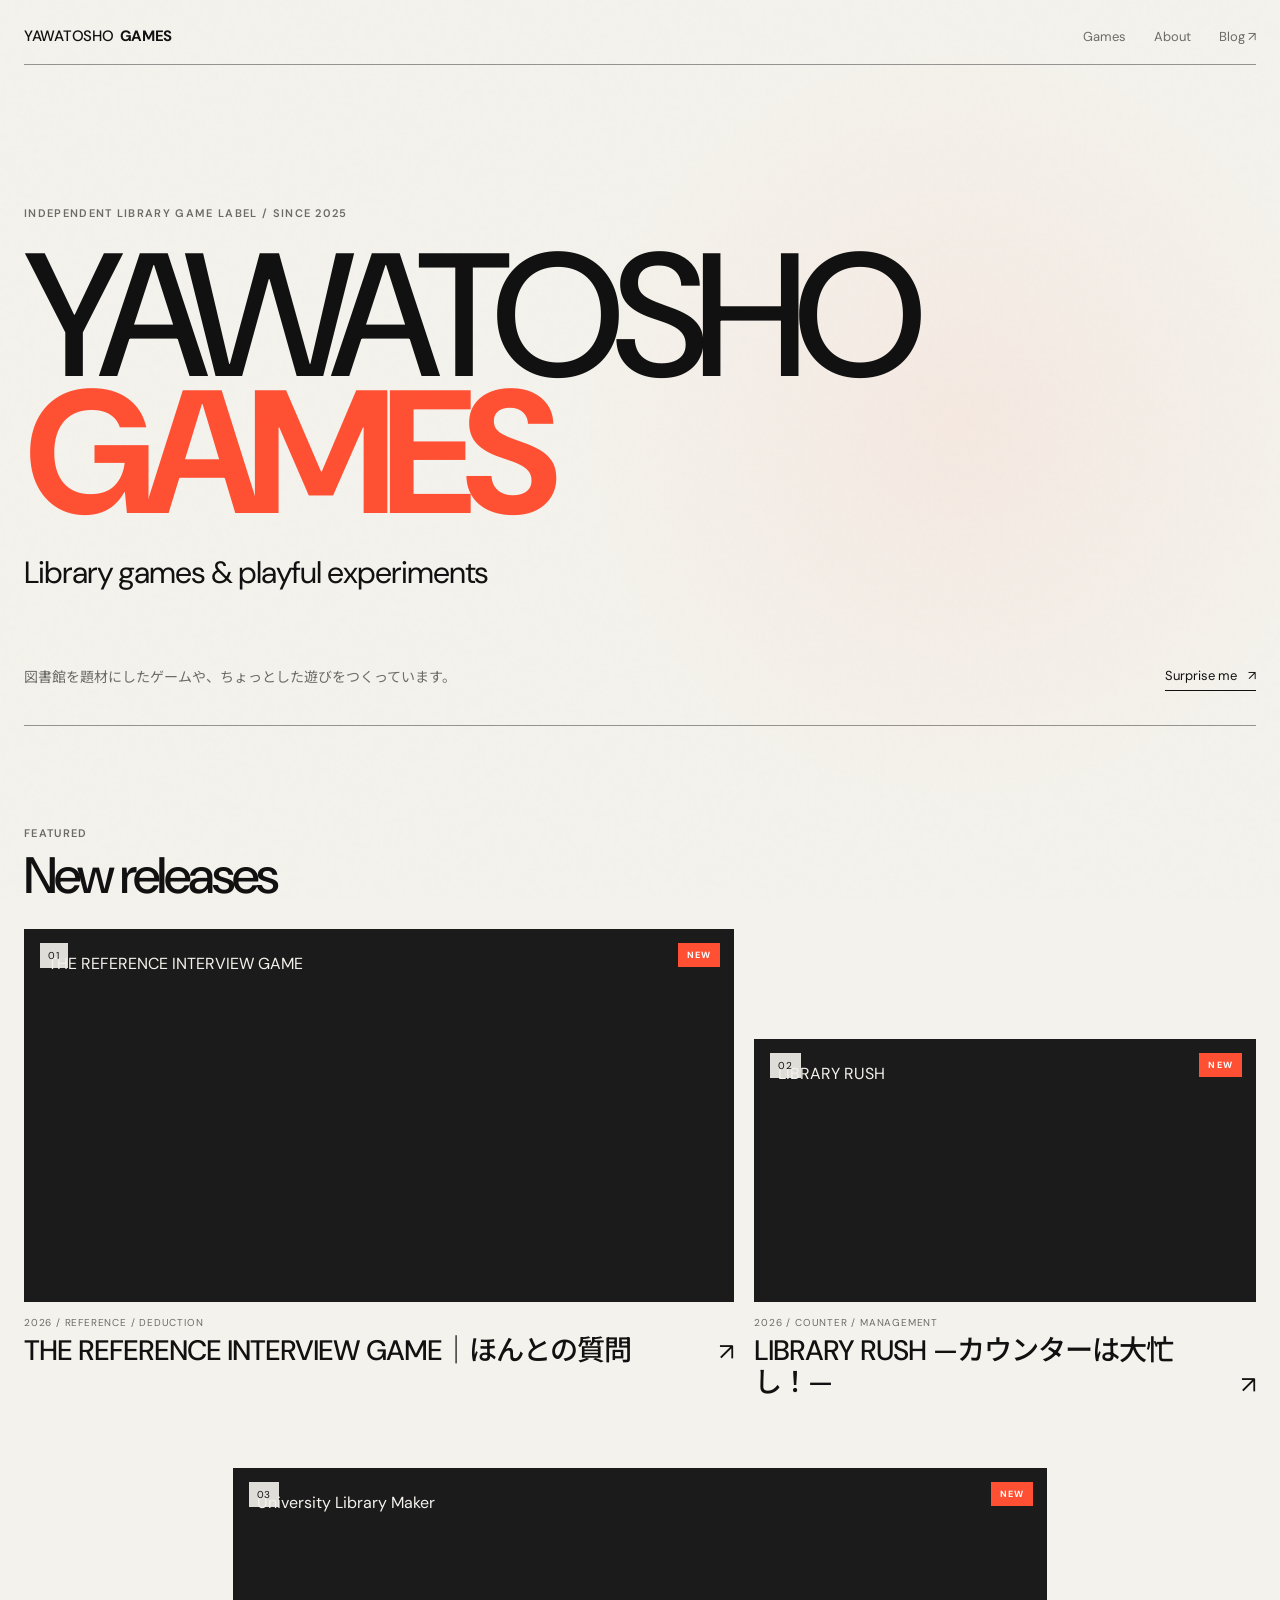
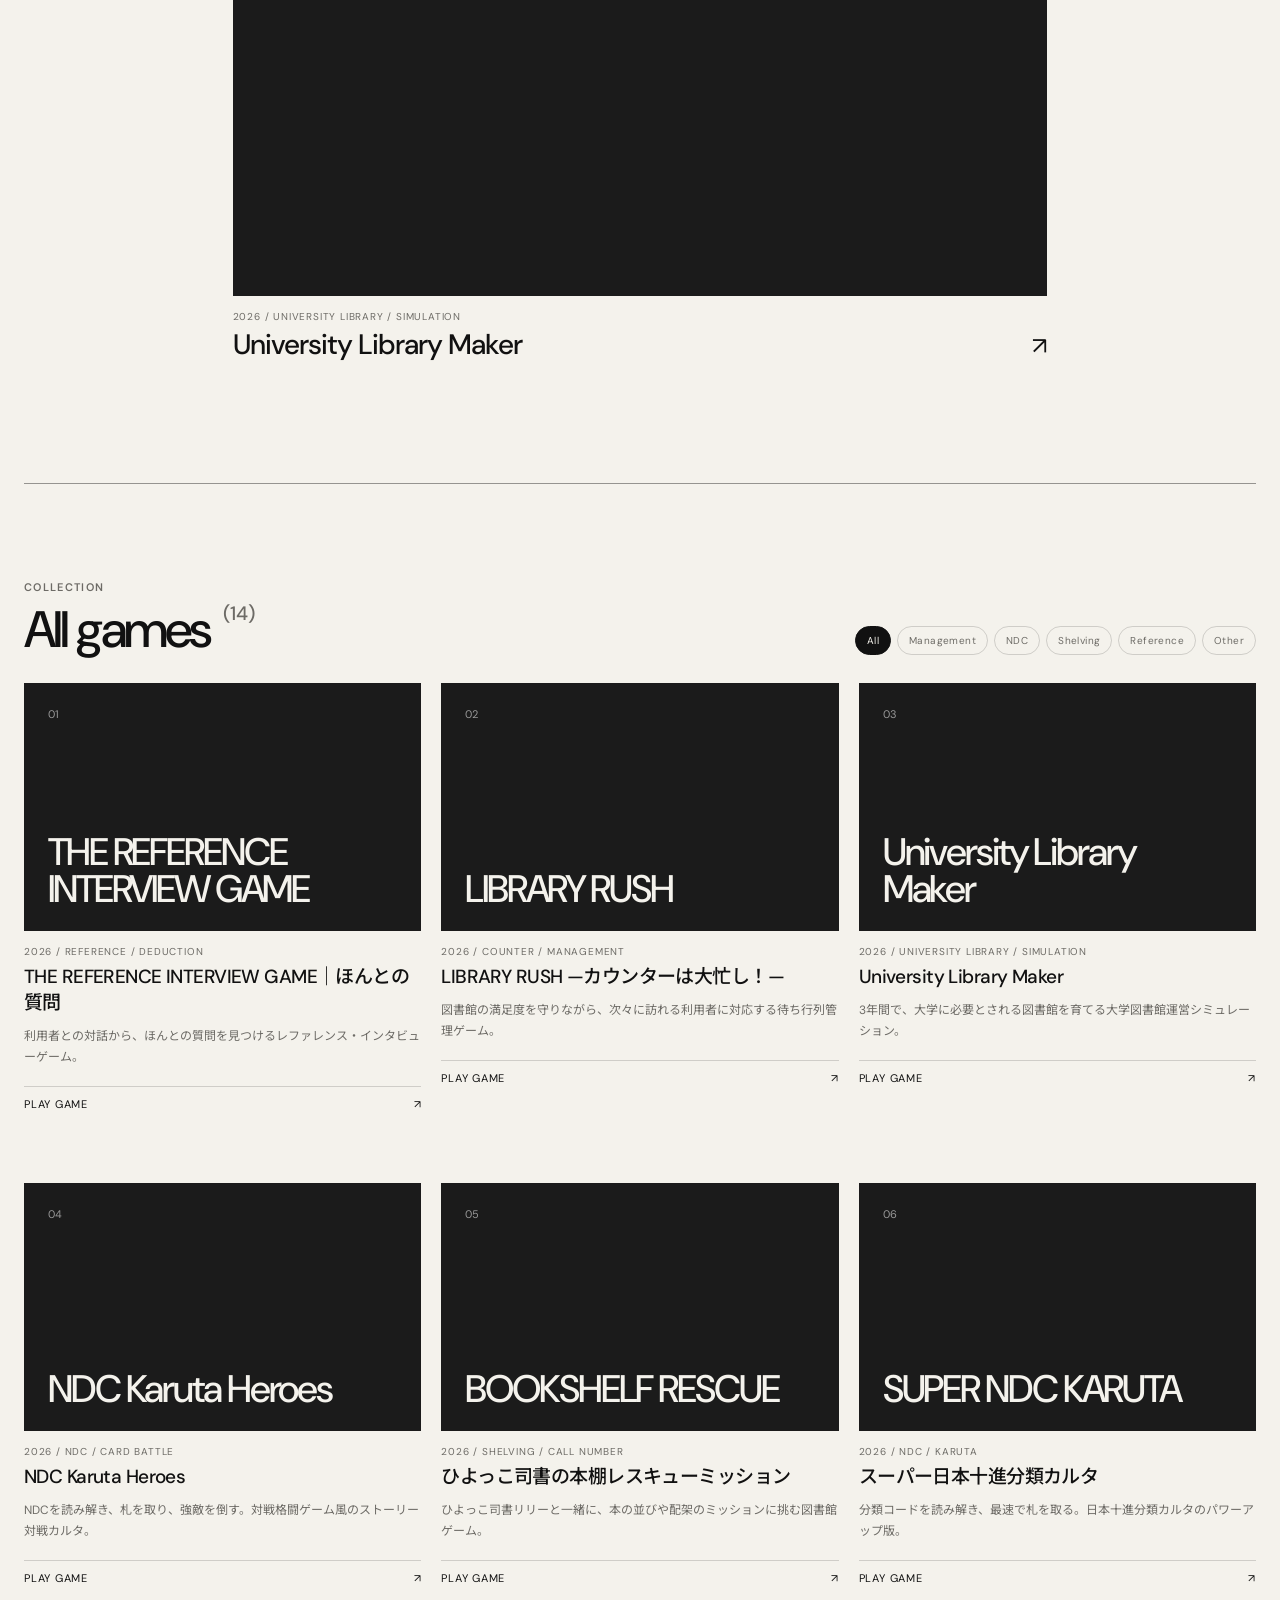
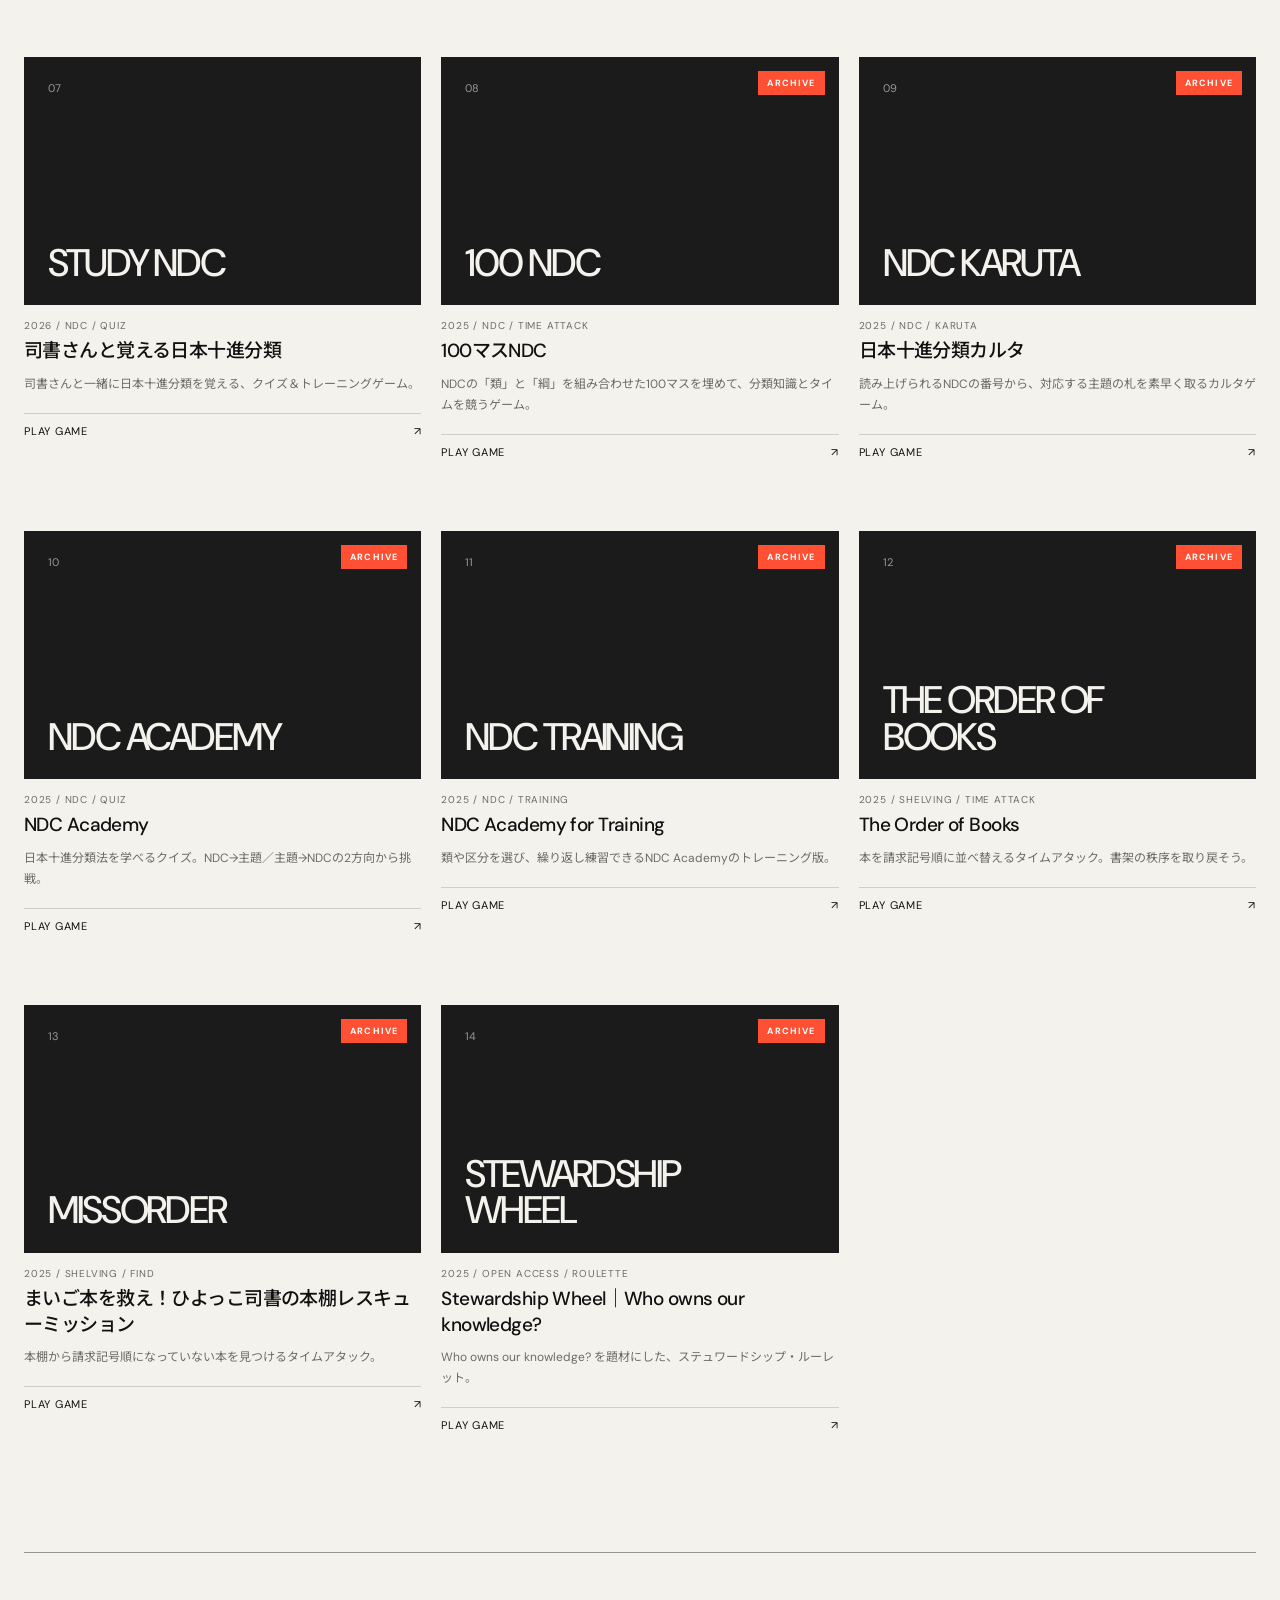
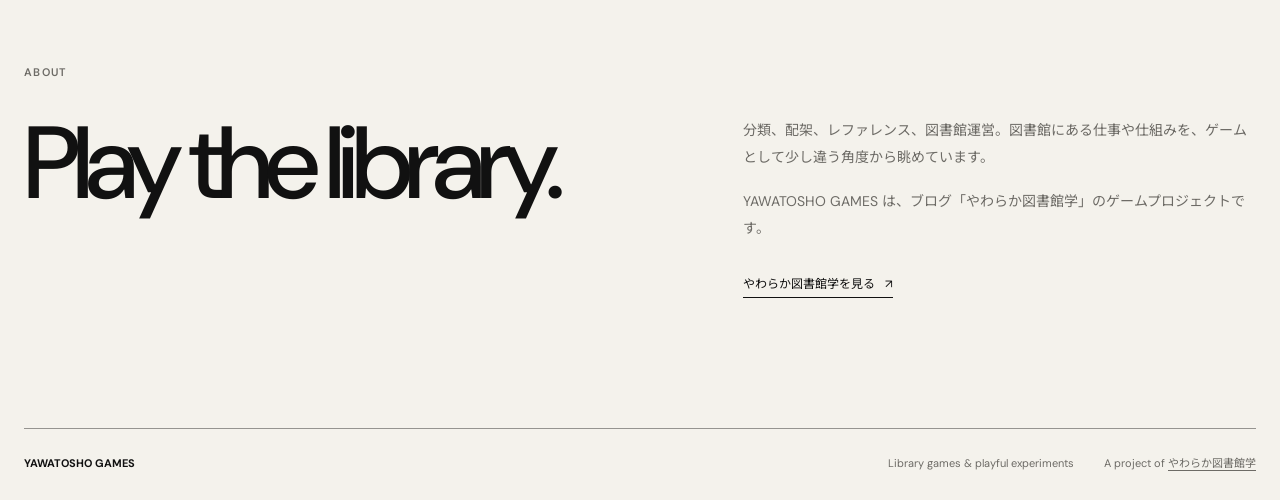
==== index.html @ c882c44d "Initial commit" ====
<!doctype html>
<html lang="ja">
<head>
  <meta charset="utf-8">
  <meta name="viewport" content="width=device-width, initial-scale=1">
  <meta name="description" content="YAWATOSHO GAMES — Library games & playful experiments. やわらか図書館学でつくっている、図書館を題材にしたゲームや遊び。">
  <meta name="theme-color" content="#f4f2ec">
  <meta property="og:type" content="website">
  <meta property="og:locale" content="ja_JP">
  <meta property="og:site_name" content="YAWATOSHO GAMES">
  <meta property="og:title" content="YAWATOSHO GAMES">
  <meta property="og:description" content="Library games & playful experiments.">
  <meta property="og:url" content="https://yawatosho.github.io/games/">
  <meta property="og:image" content="https://yawatosho.github.io/games/assets/ogp.png">
  <meta name="twitter:card" content="summary_large_image">
  <meta name="twitter:title" content="YAWATOSHO GAMES">
  <meta name="twitter:description" content="Library games & playful experiments.">
  <meta name="twitter:image" content="https://yawatosho.github.io/games/assets/ogp.png">
  <title>YAWATOSHO GAMES — Library games & playful experiments</title>

  <link rel="preconnect" href="https://fonts.googleapis.com">
  <link rel="preconnect" href="https://fonts.gstatic.com" crossorigin>
  <link href="https://fonts.googleapis.com/css2?family=DM+Sans:wght@400;500;600;700&family=Noto+Sans+JP:wght@400;500;600;700&display=swap" rel="stylesheet">
  <link rel="stylesheet" href="./styles.css">

  <!-- Google Analytics: existing YAWATOSHO Games property -->
  <script async src="https://www.googletagmanager.com/gtag/js?id=G-J6NS8CCNWN"></script>
  <script>
    window.dataLayer = window.dataLayer || [];
    function gtag(){dataLayer.push(arguments);}
    gtag('js', new Date());
    gtag('config', 'G-J6NS8CCNWN');
  </script>
</head>
<body>
  <a class="skip-link" href="#games">ゲーム一覧へ</a>

  <header class="site-header">
    <a class="wordmark" href="#top" aria-label="YAWATOSHO GAMES トップへ">
      <span>YAWATOSHO</span><strong>GAMES</strong>
    </a>
    <nav class="site-nav" aria-label="メインナビゲーション">
      <a href="#games">Games</a>
      <a href="#about">About</a>
      <a href="https://yawatosho.hateblo.jp/" target="_blank" rel="noopener">Blog ↗</a>
    </nav>
  </header>

  <main id="top">
    <section class="hero" aria-labelledby="hero-title">
      <div class="hero-kicker">Independent library game label / since 2025</div>
      <h1 id="hero-title"><span>YAWATOSHO</span><strong>GAMES</strong></h1>
      <p class="hero-subtitle">Library games &amp; playful experiments</p>
      <div class="hero-bottom">
        <p class="hero-description">図書館を題材にしたゲームや、ちょっとした遊びをつくっています。</p>
        <button class="text-button" id="surpriseMe" type="button">Surprise me <span aria-hidden="true">↗</span></button>
      </div>
    </section>

    <section class="featured-section" aria-labelledby="featured-title">
      <div class="section-heading">
        <p class="eyebrow">Featured</p>
        <h2 id="featured-title">New releases</h2>
      </div>
      <div class="featured-grid" id="featuredGrid"></div>
    </section>

    <section class="games-section" id="games" aria-labelledby="games-title">
      <div class="section-heading games-heading">
        <div>
          <p class="eyebrow">Collection</p>
          <h2 id="games-title">All games <span id="gameCount"></span></h2>
        </div>
        <div class="filters" id="filters" aria-label="ゲームを絞り込む"></div>
      </div>

      <div class="games-grid" id="gamesGrid"></div>
      <p class="empty-message" id="emptyMessage" hidden>このカテゴリーのゲームはまだありません。</p>
    </section>

    <section class="about-section" id="about" aria-labelledby="about-title">
      <p class="eyebrow">About</p>
      <div class="about-layout">
        <h2 id="about-title">Play the library.</h2>
        <div class="about-copy">
          <p>分類、配架、レファレンス、図書館運営。図書館にある仕事や仕組みを、ゲームとして少し違う角度から眺めています。</p>
          <p>YAWATOSHO GAMES は、ブログ「やわらか図書館学」のゲームプロジェクトです。</p>
          <a class="inline-link" href="https://yawatosho.hateblo.jp/" target="_blank" rel="noopener">やわらか図書館学を見る <span aria-hidden="true">↗</span></a>
        </div>
      </div>
    </section>
  </main>

  <footer class="site-footer">
    <div class="footer-brand">YAWATOSHO GAMES</div>
    <div class="footer-meta">Library games &amp; playful experiments</div>
    <div class="footer-project">A project of <a href="https://yawatosho.hateblo.jp/" target="_blank" rel="noopener">やわらか図書館学</a></div>
  </footer>

  <template id="featuredTemplate">
    <article class="featured-card">
      <a class="featured-link" href="#" target="_blank" rel="noopener">
        <div class="featured-visual">
          <img class="featured-image" alt="" loading="eager">
          <div class="featured-fallback" aria-hidden="true"></div>
          <span class="featured-index"></span>
          <span class="new-badge">NEW</span>
        </div>
        <div class="featured-info">
          <div>
            <p class="featured-meta"></p>
            <h3 class="featured-title"></h3>
          </div>
          <span class="play-arrow" aria-hidden="true">↗</span>
        </div>
      </a>
    </article>
  </template>

  <template id="gameTemplate">
    <article class="game-card">
      <a class="game-link" href="#" target="_blank" rel="noopener">
        <div class="game-visual">
          <img class="game-image" alt="" loading="lazy">
          <div class="game-fallback" aria-hidden="true">
            <span class="fallback-no"></span>
            <strong class="fallback-title"></strong>
          </div>
          <span class="archive-badge" hidden>ARCHIVE</span>
        </div>
        <div class="game-info">
          <p class="game-meta"></p>
          <h3 class="game-title"></h3>
          <p class="game-description"></p>
          <div class="game-action"><span>Play game</span><span aria-hidden="true">↗</span></div>
        </div>
      </a>
    </article>
  </template>

  <script src="./script.js" defer></script>
</body>
</html>
---- styles.css ----
:root {
  --bg: #f4f2ec;
  --paper: #fbfaf6;
  --ink: #111111;
  --muted: #6d6b66;
  --line: rgba(17, 17, 17, .16);
  --line-strong: rgba(17, 17, 17, .42);
  --accent: #ff5033;
  --max: 1440px;
}

* { box-sizing: border-box; }
html { scroll-behavior: smooth; }
body {
  margin: 0;
  color: var(--ink);
  background:
    radial-gradient(circle at 75% 8%, rgba(255, 80, 51, .06), transparent 24rem),
    var(--bg);
  font-family: "DM Sans", "Noto Sans JP", system-ui, -apple-system, BlinkMacSystemFont, "Segoe UI", sans-serif;
  -webkit-font-smoothing: antialiased;
}

body::before {
  content: "";
  position: fixed;
  inset: 0;
  pointer-events: none;
  opacity: .16;
  background-image: url("data:image/svg+xml,%3Csvg viewBox='0 0 160 160' xmlns='http://www.w3.org/2000/svg'%3E%3Cfilter id='n'%3E%3CfeTurbulence type='fractalNoise' baseFrequency='.9' numOctaves='2' stitchTiles='stitch'/%3E%3C/filter%3E%3Crect width='100%25' height='100%25' filter='url(%23n)' opacity='.055'/%3E%3C/svg%3E");
  mix-blend-mode: multiply;
  z-index: 50;
}

a { color: inherit; }
button, a { -webkit-tap-highlight-color: transparent; }
img { display: block; max-width: 100%; }

.skip-link {
  position: fixed;
  left: 16px;
  top: 16px;
  z-index: 100;
  transform: translateY(-150%);
  background: var(--ink);
  color: white;
  padding: 10px 14px;
  text-decoration: none;
}
.skip-link:focus { transform: translateY(0); }

.site-header {
  width: min(calc(100% - 48px), var(--max));
  margin: 0 auto;
  padding: 26px 0 18px;
  display: flex;
  align-items: baseline;
  justify-content: space-between;
  border-bottom: 1px solid var(--line-strong);
}

.wordmark {
  text-decoration: none;
  display: inline-flex;
  gap: .42em;
  font-size: 15px;
  letter-spacing: -.02em;
}
.wordmark span { font-weight: 500; }
.wordmark strong { font-weight: 700; }

.site-nav { display: flex; gap: 28px; }
.site-nav a {
  font-size: 13px;
  text-decoration: none;
  color: var(--muted);
  transition: color .2s ease;
}
.site-nav a:hover { color: var(--ink); }

.hero {
  width: min(calc(100% - 48px), var(--max));
  min-height: 72vh;
  margin: 0 auto;
  padding: clamp(72px, 11vw, 160px) 0 34px;
  display: flex;
  flex-direction: column;
  justify-content: space-between;
  border-bottom: 1px solid var(--line-strong);
}

.hero-kicker,
.eyebrow {
  margin: 0;
  color: var(--muted);
  font-size: 11px;
  font-weight: 600;
  letter-spacing: .12em;
  text-transform: uppercase;
}

.hero h1 {
  margin: 28px 0 0;
  font-size: clamp(68px, 13.7vw, 205px);
  line-height: .78;
  letter-spacing: -.075em;
  font-weight: 500;
}
.hero h1 span,
.hero h1 strong { display: block; }
.hero h1 strong { color: var(--accent); font-weight: 700; }

.hero-subtitle {
  margin: 32px 0 72px;
  font-size: clamp(21px, 2.4vw, 34px);
  letter-spacing: -.035em;
}

.hero-bottom {
  display: grid;
  grid-template-columns: minmax(0, 1fr) auto;
  gap: 32px;
  align-items: end;
}
.hero-description {
  max-width: 560px;
  margin: 0;
  color: var(--muted);
  font-size: 14px;
  line-height: 1.8;
}

.text-button {
  border: 0;
  border-bottom: 1px solid var(--ink);
  padding: 0 0 6px;
  background: transparent;
  color: var(--ink);
  font: inherit;
  font-size: 13px;
  cursor: pointer;
}
.text-button span { display: inline-block; margin-left: 8px; transition: transform .2s ease; }
.text-button:hover span { transform: translate(3px, -3px); }

.featured-section,
.games-section,
.about-section,
.site-footer {
  width: min(calc(100% - 48px), var(--max));
  margin: 0 auto;
}

.featured-section { padding: 100px 0 122px; }
.section-heading { margin-bottom: 28px; }
.section-heading h2 {
  margin: 10px 0 0;
  font-size: clamp(34px, 4vw, 58px);
  line-height: 1;
  letter-spacing: -.055em;
  font-weight: 500;
}

.featured-grid {
  display: grid;
  grid-template-columns: repeat(12, 1fr);
  gap: 20px;
}
.featured-card:nth-child(1) { grid-column: span 7; }
.featured-card:nth-child(2) { grid-column: span 5; padding-top: 110px; }
.featured-card:nth-child(3) { grid-column: 3 / span 8; margin-top: 48px; }

.featured-link,
.game-link { display: block; text-decoration: none; }

.featured-visual,
.game-visual {
  position: relative;
  overflow: hidden;
  background: #dedbd3;
}
.featured-visual { aspect-ratio: 1200 / 630; }
.game-visual { aspect-ratio: 16 / 10; }

.featured-image,
.game-image {
  width: 100%;
  height: 100%;
  object-fit: cover;
  transition: transform .55s cubic-bezier(.2,.65,.3,1), filter .3s ease;
}
.featured-link:hover .featured-image,
.game-link:hover .game-image { transform: scale(1.025); }

.featured-fallback,
.game-fallback {
  position: absolute;
  inset: 0;
  display: flex;
  align-items: flex-end;
  justify-content: space-between;
  padding: 24px;
  background: #1b1b1b;
  color: #f4f2ec;
}
.featured-fallback { display: none; }
.featured-visual.is-fallback .featured-image,
.game-visual.is-fallback .game-image { display: none; }
.featured-visual.is-fallback .featured-fallback { display: block; }

.featured-index {
  position: absolute;
  left: 16px;
  top: 14px;
  padding: 6px 8px;
  background: rgba(244, 242, 236, .9);
  font-size: 10px;
  letter-spacing: .08em;
}
.new-badge,
.archive-badge {
  position: absolute;
  right: 14px;
  top: 14px;
  padding: 6px 9px;
  background: var(--accent);
  color: white;
  font-size: 9px;
  font-weight: 700;
  letter-spacing: .13em;
}

.featured-info {
  padding-top: 14px;
  display: flex;
  justify-content: space-between;
  gap: 20px;
  align-items: end;
}
.featured-meta,
.game-meta {
  margin: 0 0 6px;
  color: var(--muted);
  font-size: 10px;
  letter-spacing: .08em;
  text-transform: uppercase;
}
.featured-title {
  margin: 0;
  max-width: 670px;
  font-size: clamp(20px, 2.2vw, 34px);
  line-height: 1.15;
  letter-spacing: -.035em;
  font-weight: 500;
}
.play-arrow { font-size: 24px; transition: transform .2s ease; }
.featured-link:hover .play-arrow { transform: translate(4px, -4px); }

.games-section {
  padding: 96px 0 120px;
  border-top: 1px solid var(--line-strong);
}
.games-heading {
  display: flex;
  align-items: end;
  justify-content: space-between;
  gap: 32px;
}
.games-heading h2 span {
  margin-left: 6px;
  color: var(--muted);
  font-size: .38em;
  vertical-align: top;
  letter-spacing: 0;
}
.filters { display: flex; flex-wrap: wrap; justify-content: flex-end; gap: 6px; }
.filter-button {
  appearance: none;
  border: 1px solid var(--line);
  border-radius: 999px;
  padding: 7px 11px;
  background: transparent;
  color: var(--muted);
  font: inherit;
  font-size: 10px;
  letter-spacing: .04em;
  cursor: pointer;
}
.filter-button:hover,
.filter-button.is-active {
  border-color: var(--ink);
  color: var(--ink);
}
.filter-button.is-active { background: var(--ink); color: var(--bg); }

.games-grid {
  display: grid;
  grid-template-columns: repeat(3, minmax(0, 1fr));
  column-gap: 20px;
  row-gap: 72px;
}
.game-card { min-width: 0; }
.game-fallback {
  flex-direction: column;
  align-items: flex-start;
  justify-content: space-between;
}
.fallback-no { font-size: 11px; color: rgba(255,255,255,.55); }
.fallback-title {
  max-width: 90%;
  font-size: clamp(26px, 3vw, 42px);
  line-height: .95;
  letter-spacing: -.055em;
  font-weight: 500;
}

.game-info { padding: 14px 0 0; }
.game-title {
  margin: 0;
  font-size: 19px;
  line-height: 1.35;
  letter-spacing: -.03em;
  font-weight: 500;
}
.game-description {
  margin: 10px 0 18px;
  max-width: 35em;
  color: var(--muted);
  font-size: 12px;
  line-height: 1.75;
}
.game-action {
  display: flex;
  justify-content: space-between;
  padding-top: 10px;
  border-top: 1px solid var(--line);
  font-size: 11px;
  text-transform: uppercase;
  letter-spacing: .07em;
}
.game-action span:last-child { transition: transform .2s ease; }
.game-link:hover .game-action span:last-child { transform: translate(3px, -3px); }

.empty-message {
  padding: 48px 0;
  color: var(--muted);
  font-size: 13px;
}

.about-section {
  padding: 112px 0 130px;
  border-top: 1px solid var(--line-strong);
}
.about-layout {
  margin-top: 38px;
  display: grid;
  grid-template-columns: 1.2fr 1fr;
  gap: 8vw;
}
.about-layout h2 {
  margin: 0;
  font-size: clamp(52px, 8vw, 112px);
  line-height: .9;
  letter-spacing: -.07em;
  font-weight: 500;
}
.about-copy { max-width: 520px; }
.about-copy p {
  margin: 0 0 18px;
  color: var(--muted);
  font-size: 14px;
  line-height: 1.9;
}
.inline-link {
  display: inline-block;
  margin-top: 14px;
  padding-bottom: 5px;
  border-bottom: 1px solid var(--ink);
  text-decoration: none;
  font-size: 12px;
}
.inline-link span { display: inline-block; margin-left: 7px; transition: transform .2s ease; }
.inline-link:hover span { transform: translate(3px, -3px); }

.site-footer {
  padding: 25px 0 30px;
  border-top: 1px solid var(--line-strong);
  display: grid;
  grid-template-columns: 1fr auto auto;
  gap: 30px;
  align-items: baseline;
  font-size: 11px;
}
.footer-brand { font-weight: 700; }
.footer-meta,
.footer-project { color: var(--muted); }
.footer-project a { text-underline-offset: 3px; }

@media (max-width: 900px) {
  .hero { min-height: 620px; }
  .featured-card:nth-child(1),
  .featured-card:nth-child(2),
  .featured-card:nth-child(3) { grid-column: span 12; padding-top: 0; margin-top: 32px; }
  .featured-card:first-child { margin-top: 0; }
  .games-grid { grid-template-columns: repeat(2, minmax(0, 1fr)); }
  .games-heading { align-items: flex-start; flex-direction: column; }
  .filters { justify-content: flex-start; }
  .about-layout { grid-template-columns: 1fr; gap: 48px; }
  .site-footer { grid-template-columns: 1fr; gap: 8px; }
}

@media (max-width: 620px) {
  .site-header,
  .hero,
  .featured-section,
  .games-section,
  .about-section,
  .site-footer { width: min(calc(100% - 28px), var(--max)); }
  .site-header { padding-top: 18px; }
  .site-nav { gap: 14px; }
  .site-nav a { font-size: 11px; }
  .hero { min-height: 560px; padding-top: 78px; }
  .hero h1 { font-size: clamp(57px, 20vw, 104px); }
  .hero-subtitle { margin-top: 24px; font-size: 20px; }
  .hero-bottom { grid-template-columns: 1fr; align-items: start; }
  .text-button { justify-self: start; }
  .featured-section { padding: 72px 0 88px; }
  .games-section { padding: 72px 0 92px; }
  .games-grid { grid-template-columns: 1fr; row-gap: 54px; }
  .game-title { font-size: 20px; }
  .about-section { padding: 78px 0 88px; }
  .about-layout h2 { font-size: 64px; }
}

@media (prefers-reduced-motion: reduce) {
  html { scroll-behavior: auto; }
  *, *::before, *::after { transition-duration: .001ms !important; animation-duration: .001ms !important; }
}
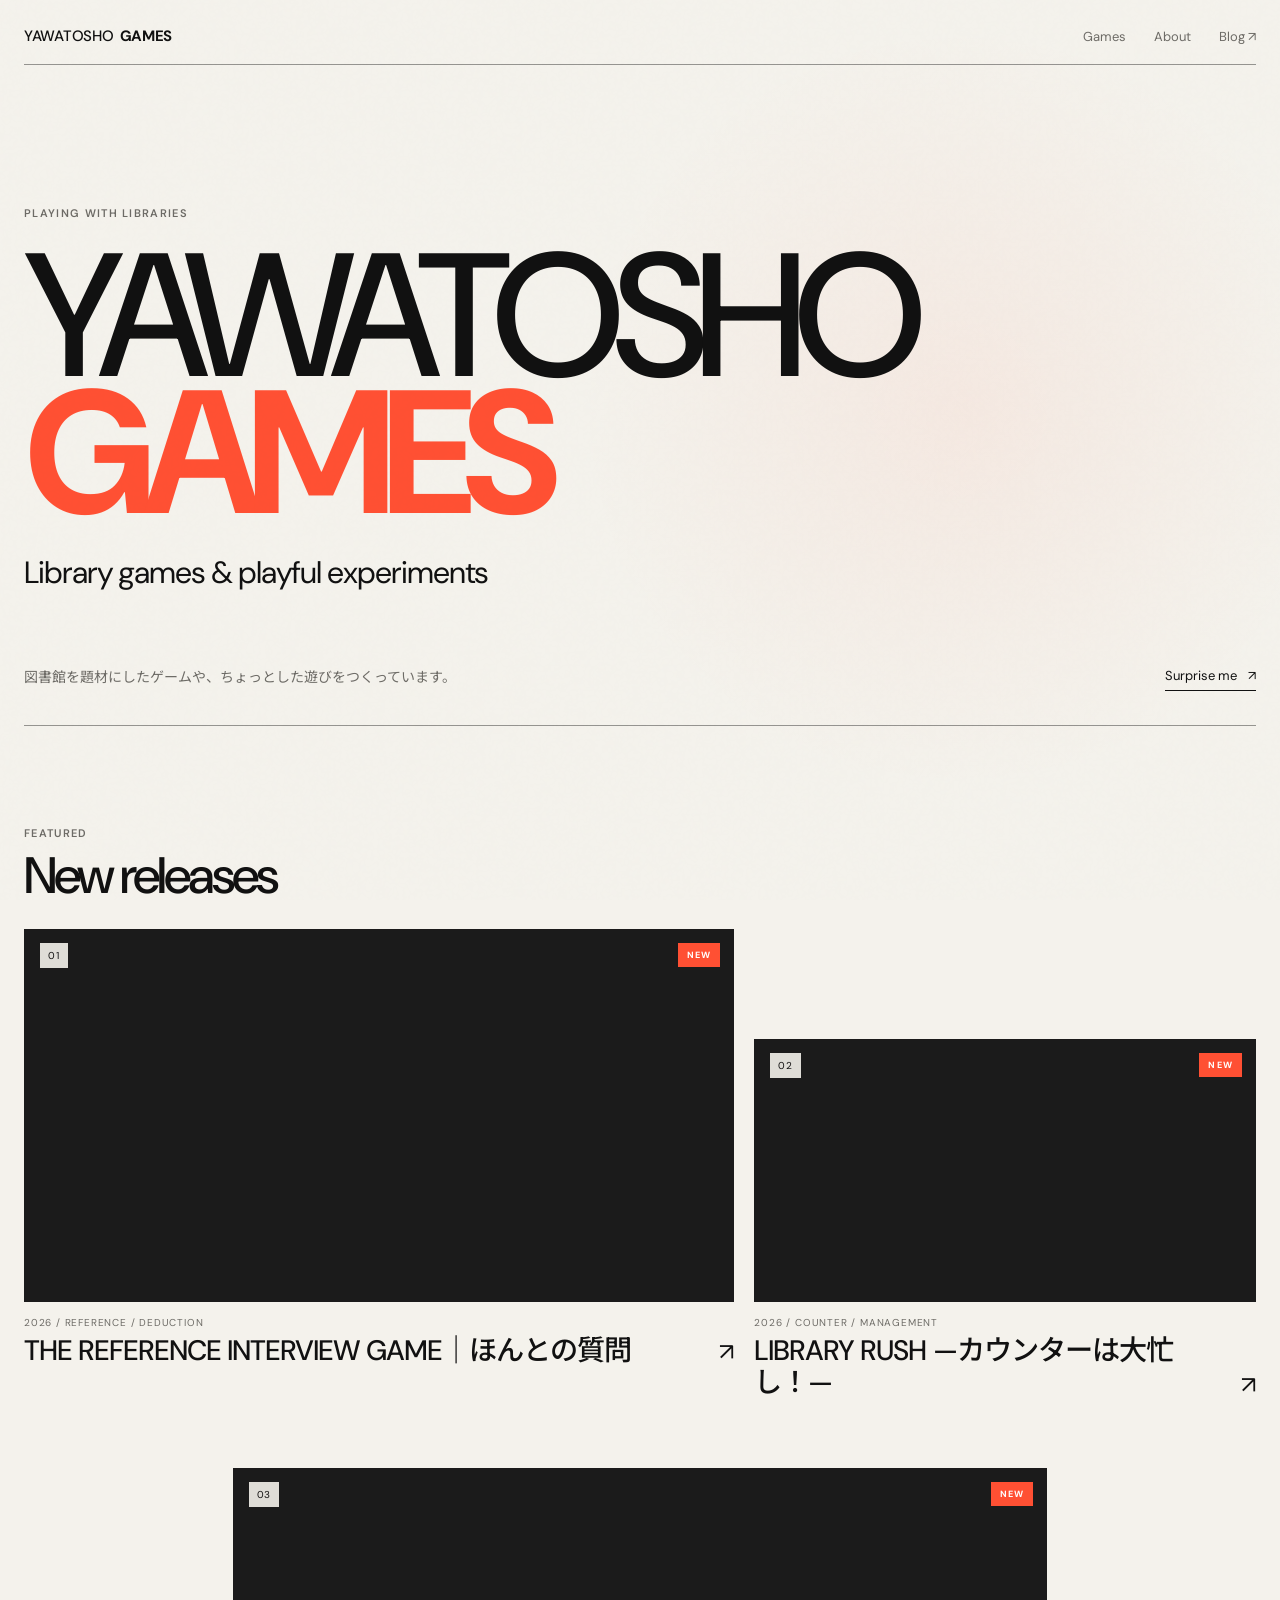
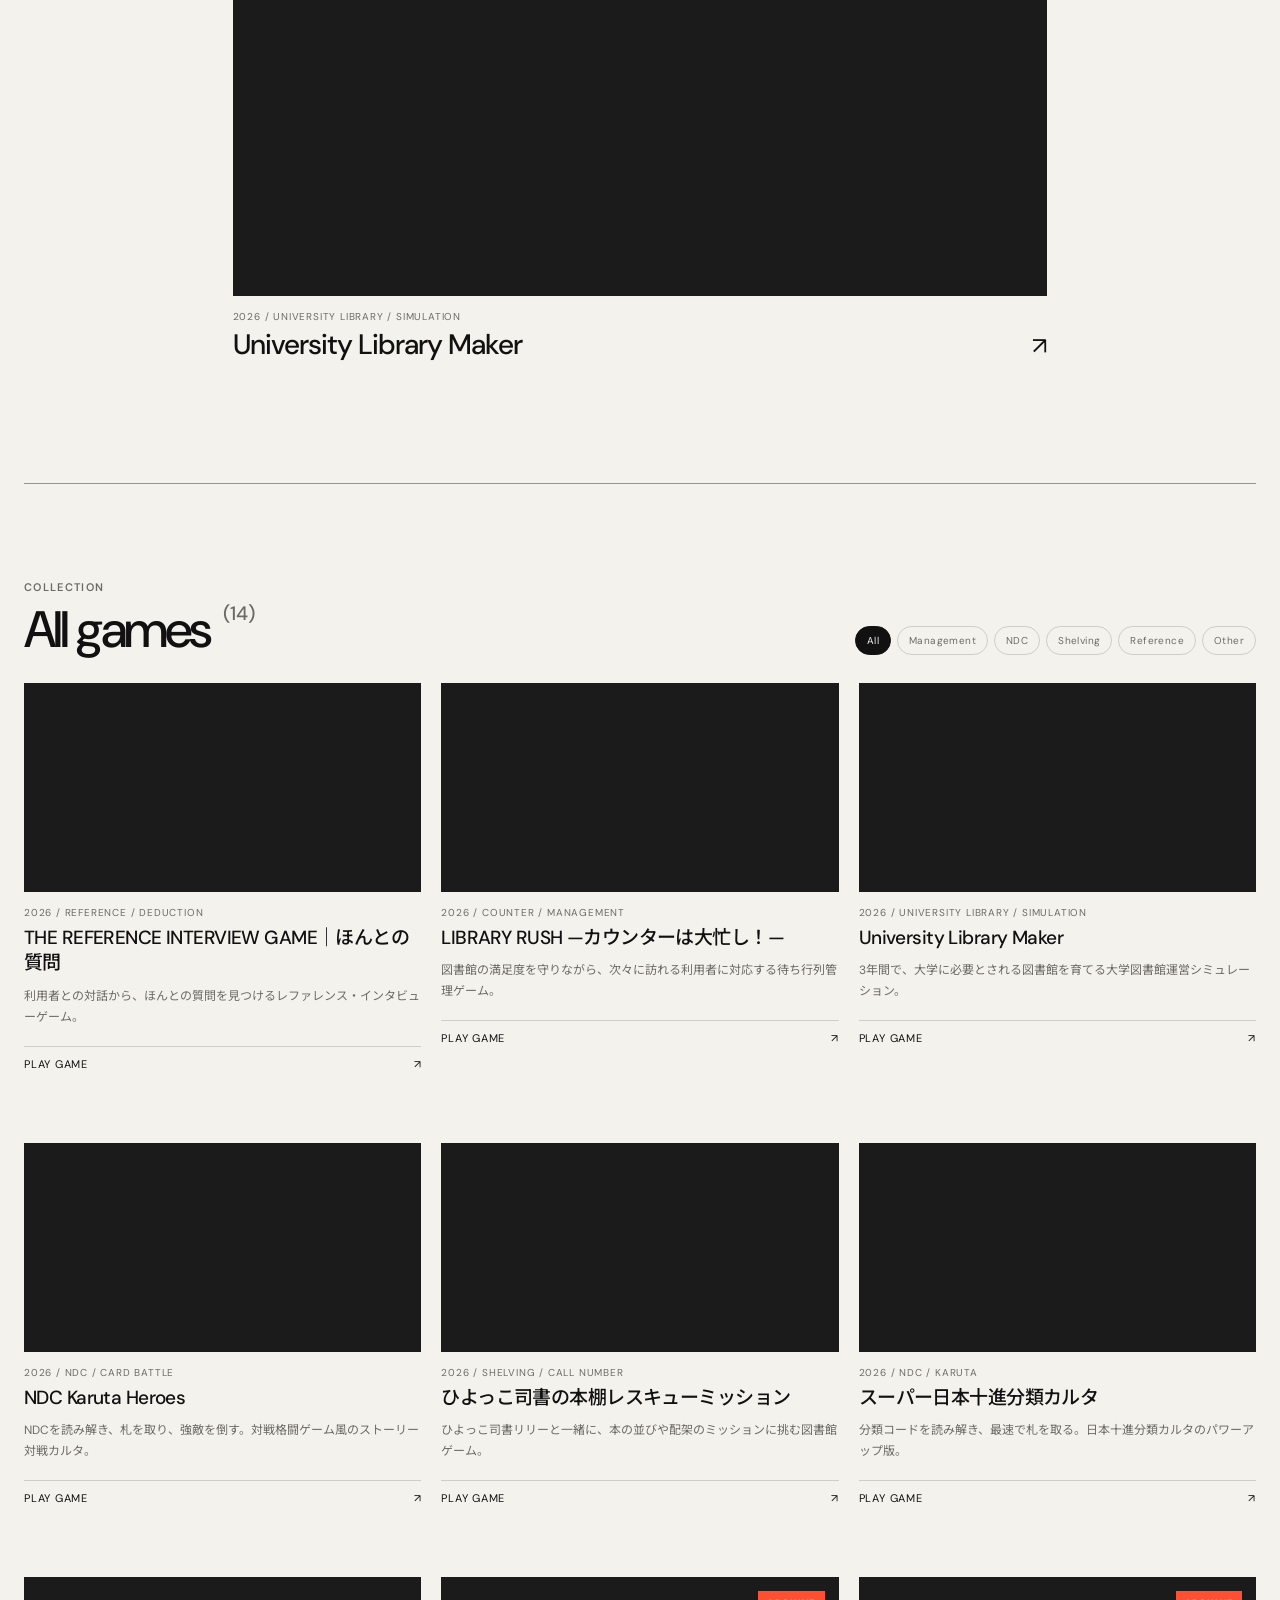
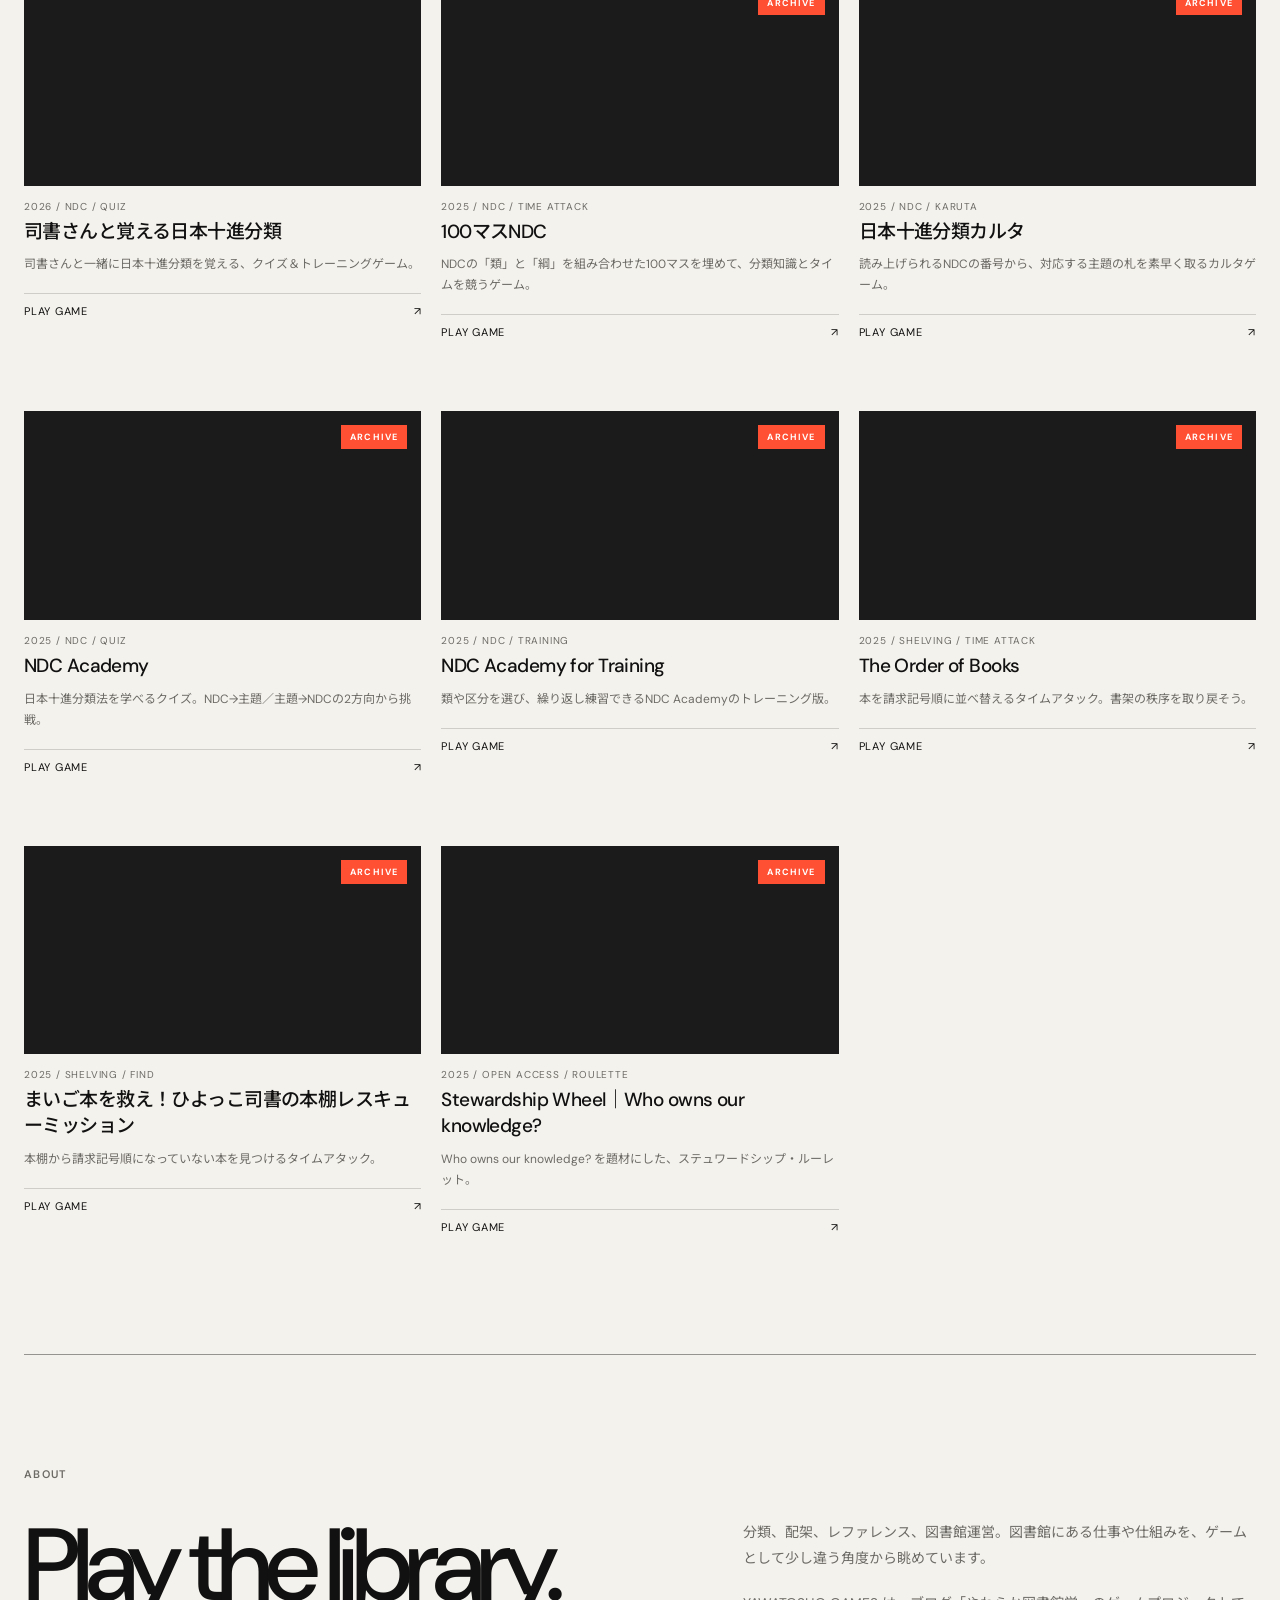
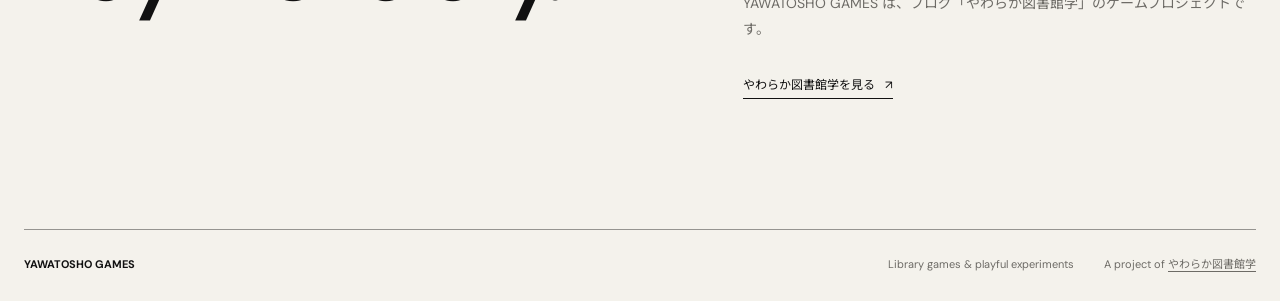
==== commit 0e0dd98f: "delete." ====
--- a/index.html
+++ b/index.html
@@ -23,7 +23,6 @@
   <link href="https://fonts.googleapis.com/css2?family=DM+Sans:wght@400;500;600;700&family=Noto+Sans+JP:wght@400;500;600;700&display=swap" rel="stylesheet">
   <link rel="stylesheet" href="./styles.css">
 
-  <!-- Google Analytics: existing YAWATOSHO Games property -->
   <script async src="https://www.googletagmanager.com/gtag/js?id=G-J6NS8CCNWN"></script>
   <script>
     window.dataLayer = window.dataLayer || [];
@@ -48,7 +47,7 @@
 
   <main id="top">
     <section class="hero" aria-labelledby="hero-title">
-      <div class="hero-kicker">Independent library game label / since 2025</div>
+      <div class="hero-kicker">PLAYING WITH LIBRARIES</div>
       <h1 id="hero-title"><span>YAWATOSHO</span><strong>GAMES</strong></h1>
       <p class="hero-subtitle">Library games &amp; playful experiments</p>
       <div class="hero-bottom">
@@ -122,10 +121,7 @@
       <a class="game-link" href="#" target="_blank" rel="noopener">
         <div class="game-visual">
           <img class="game-image" alt="" loading="lazy">
-          <div class="game-fallback" aria-hidden="true">
-            <span class="fallback-no"></span>
-            <strong class="fallback-title"></strong>
-          </div>
+          <div class="game-fallback" aria-hidden="true"></div>
           <span class="archive-badge" hidden>ARCHIVE</span>
         </div>
         <div class="game-info">
--- a/styles.css
+++ b/styles.css
@@ -180,7 +180,7 @@
   background: #dedbd3;
 }
 .featured-visual { aspect-ratio: 1200 / 630; }
-.game-visual { aspect-ratio: 16 / 10; }
+.game-visual { aspect-ratio: 1200 / 630; }
 
 .featured-image,
 .game-image {
@@ -196,17 +196,14 @@
 .game-fallback {
   position: absolute;
   inset: 0;
-  display: flex;
-  align-items: flex-end;
-  justify-content: space-between;
-  padding: 24px;
   background: #1b1b1b;
-  color: #f4f2ec;
 }
 .featured-fallback { display: none; }
+.game-fallback { display: none; }
 .featured-visual.is-fallback .featured-image,
 .game-visual.is-fallback .game-image { display: none; }
-.featured-visual.is-fallback .featured-fallback { display: block; }
+.featured-visual.is-fallback .featured-fallback,
+.game-visual.is-fallback .game-fallback { display: block; }
 
 .featured-index {
   position: absolute;
@@ -300,19 +297,6 @@
   row-gap: 72px;
 }
 .game-card { min-width: 0; }
-.game-fallback {
-  flex-direction: column;
-  align-items: flex-start;
-  justify-content: space-between;
-}
-.fallback-no { font-size: 11px; color: rgba(255,255,255,.55); }
-.fallback-title {
-  max-width: 90%;
-  font-size: clamp(26px, 3vw, 42px);
-  line-height: .95;
-  letter-spacing: -.055em;
-  font-weight: 500;
-}
 
 .game-info { padding: 14px 0 0; }
 .game-title {
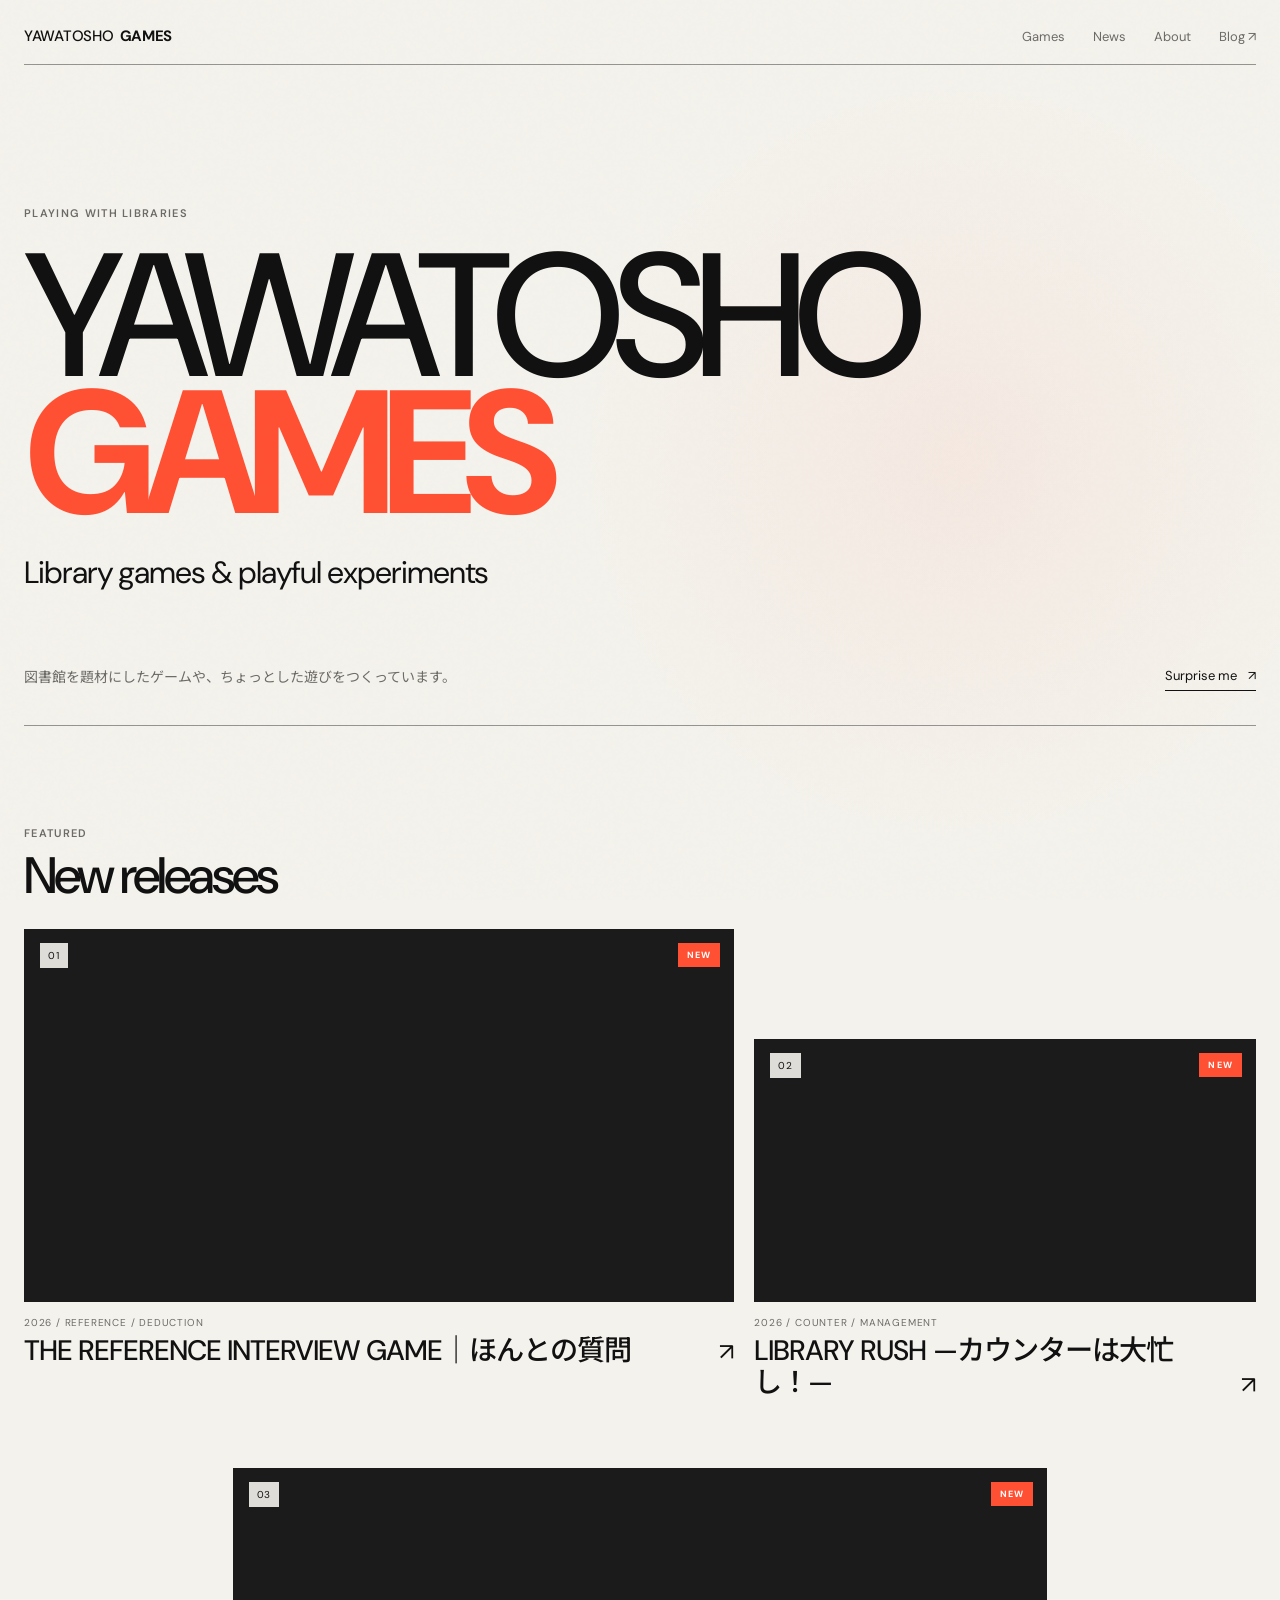
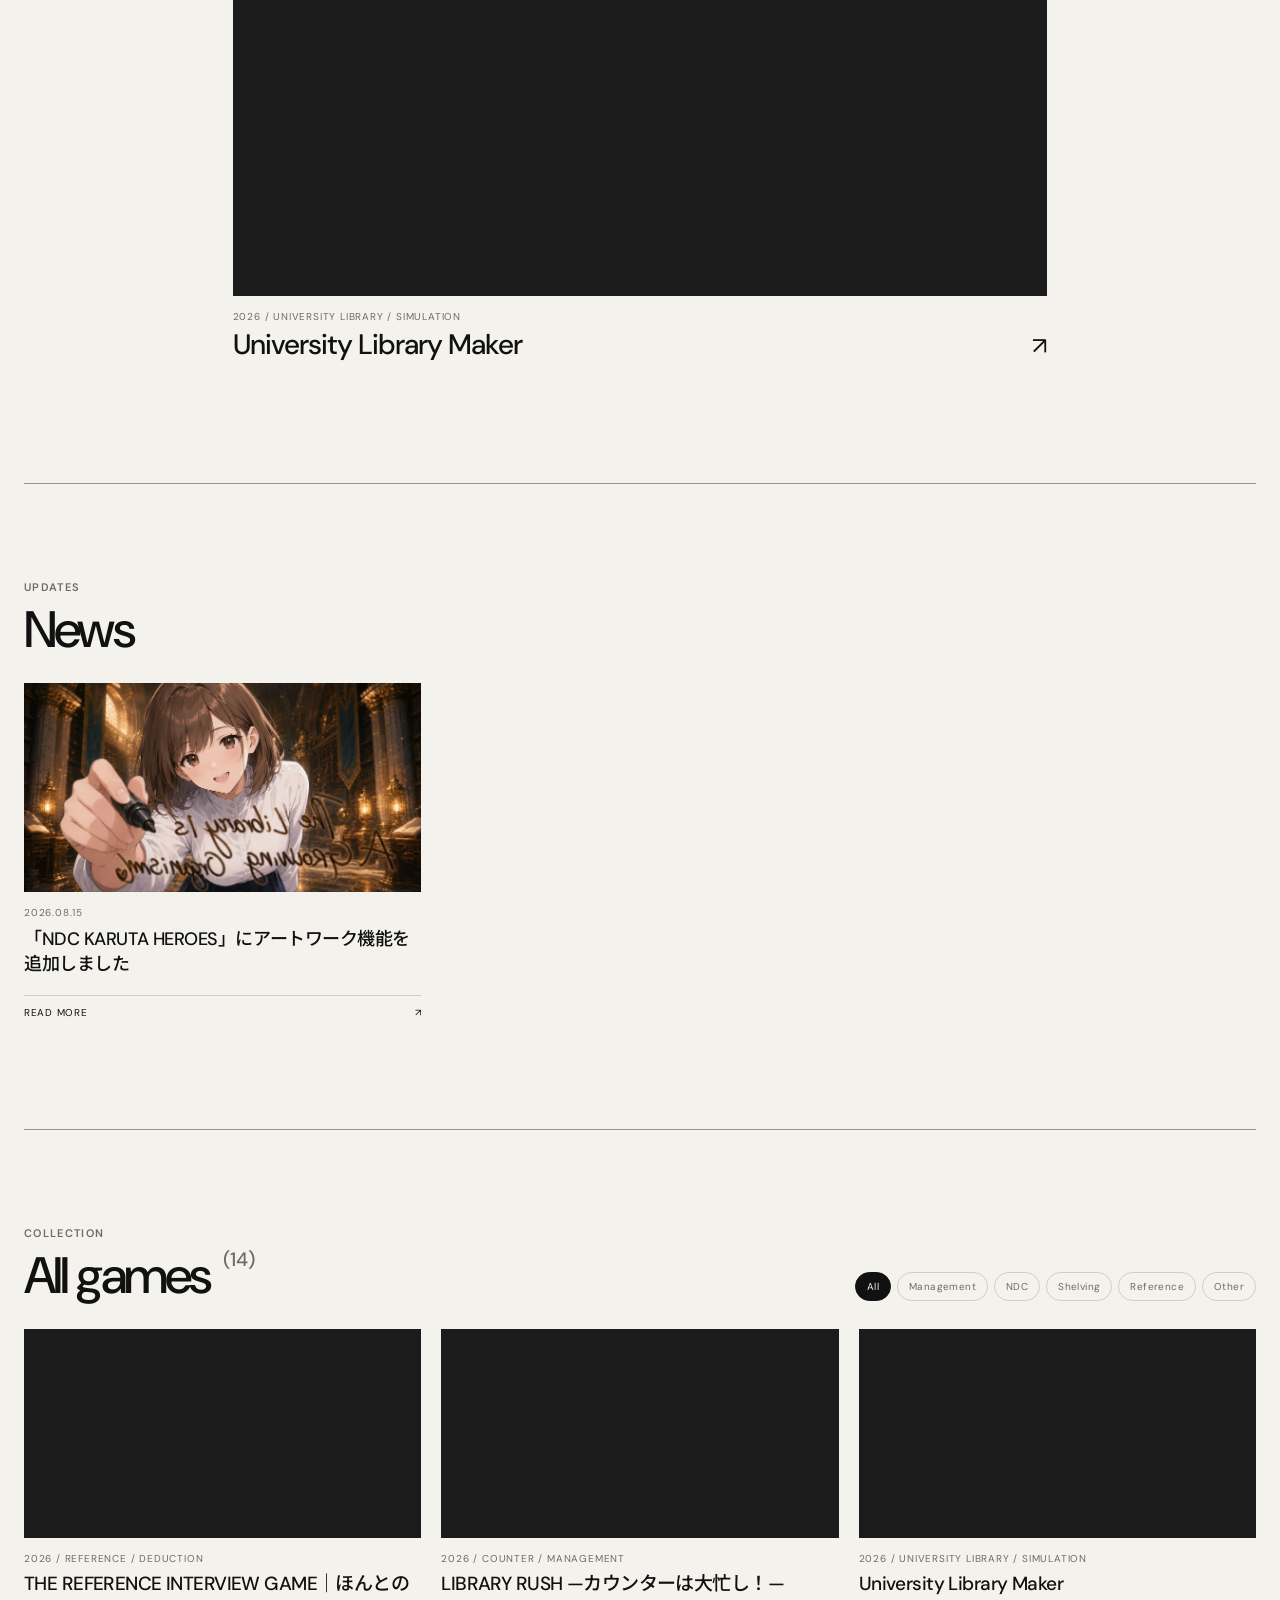
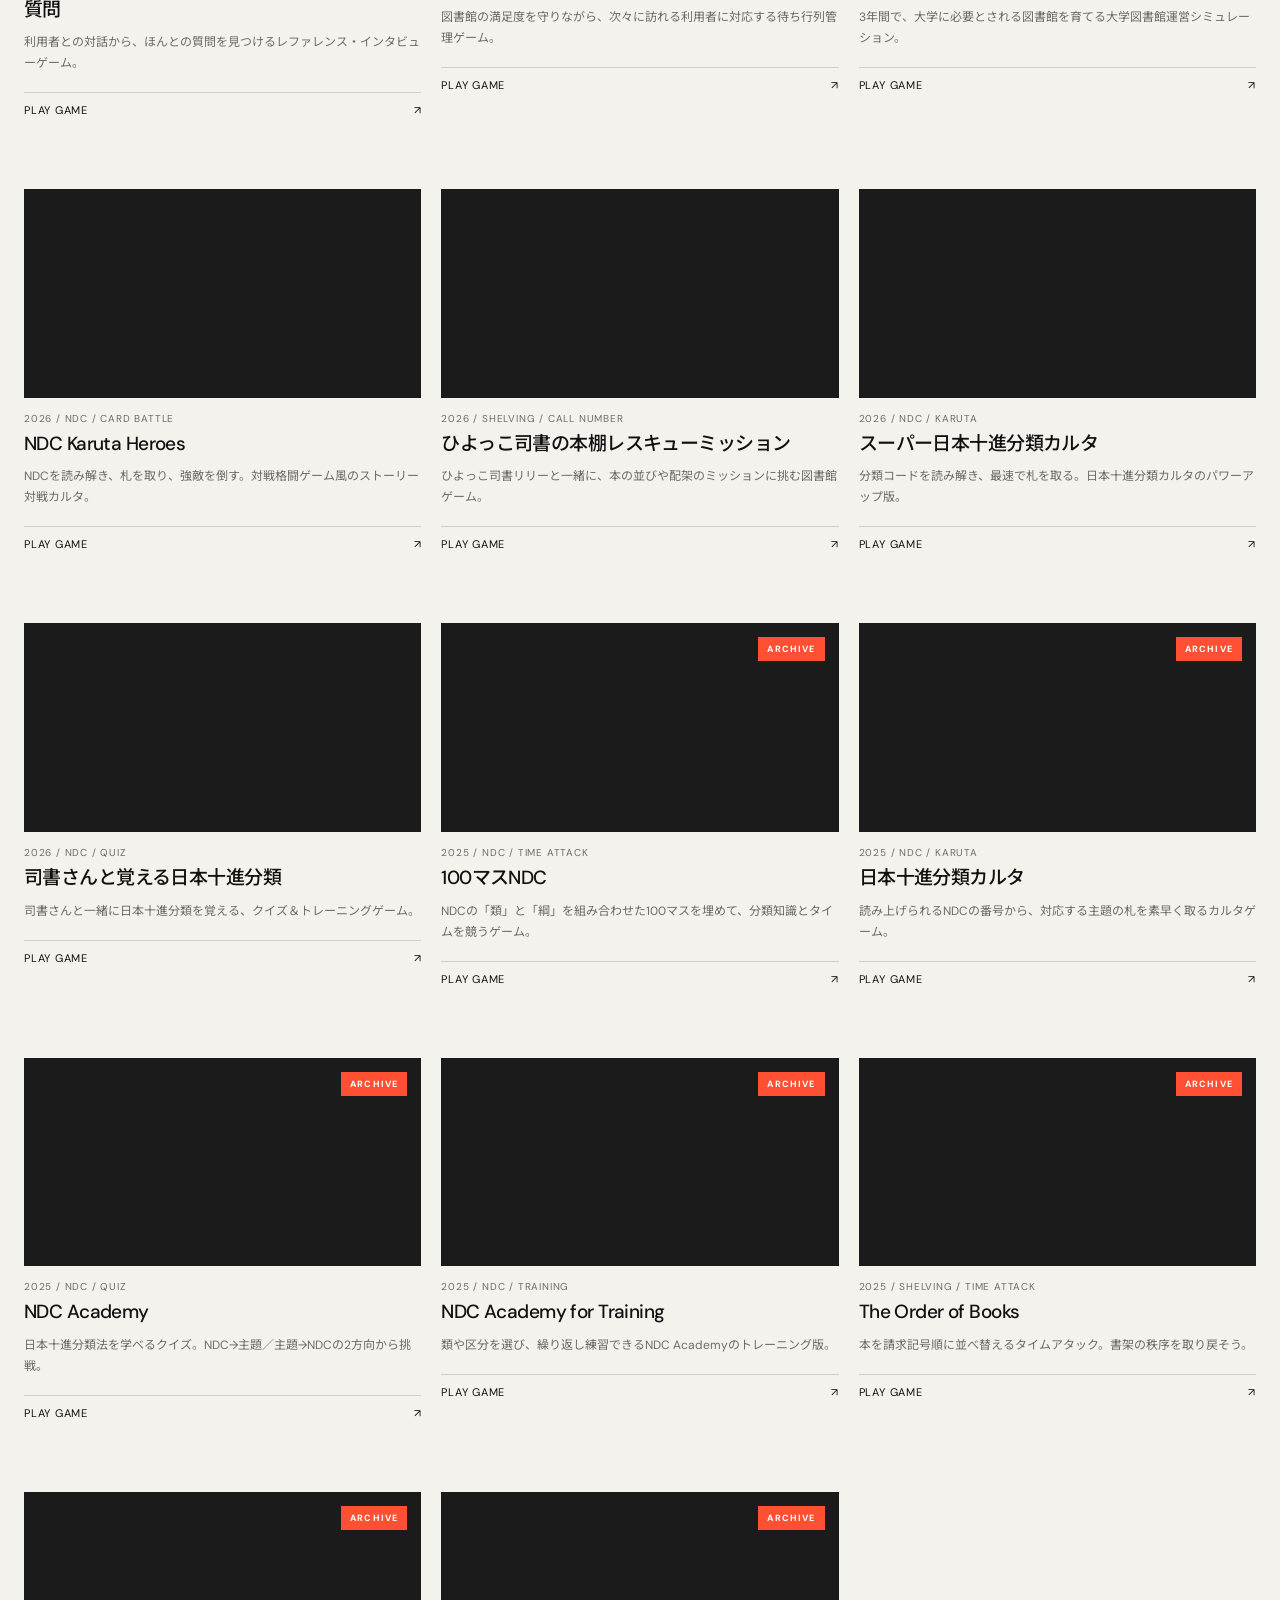
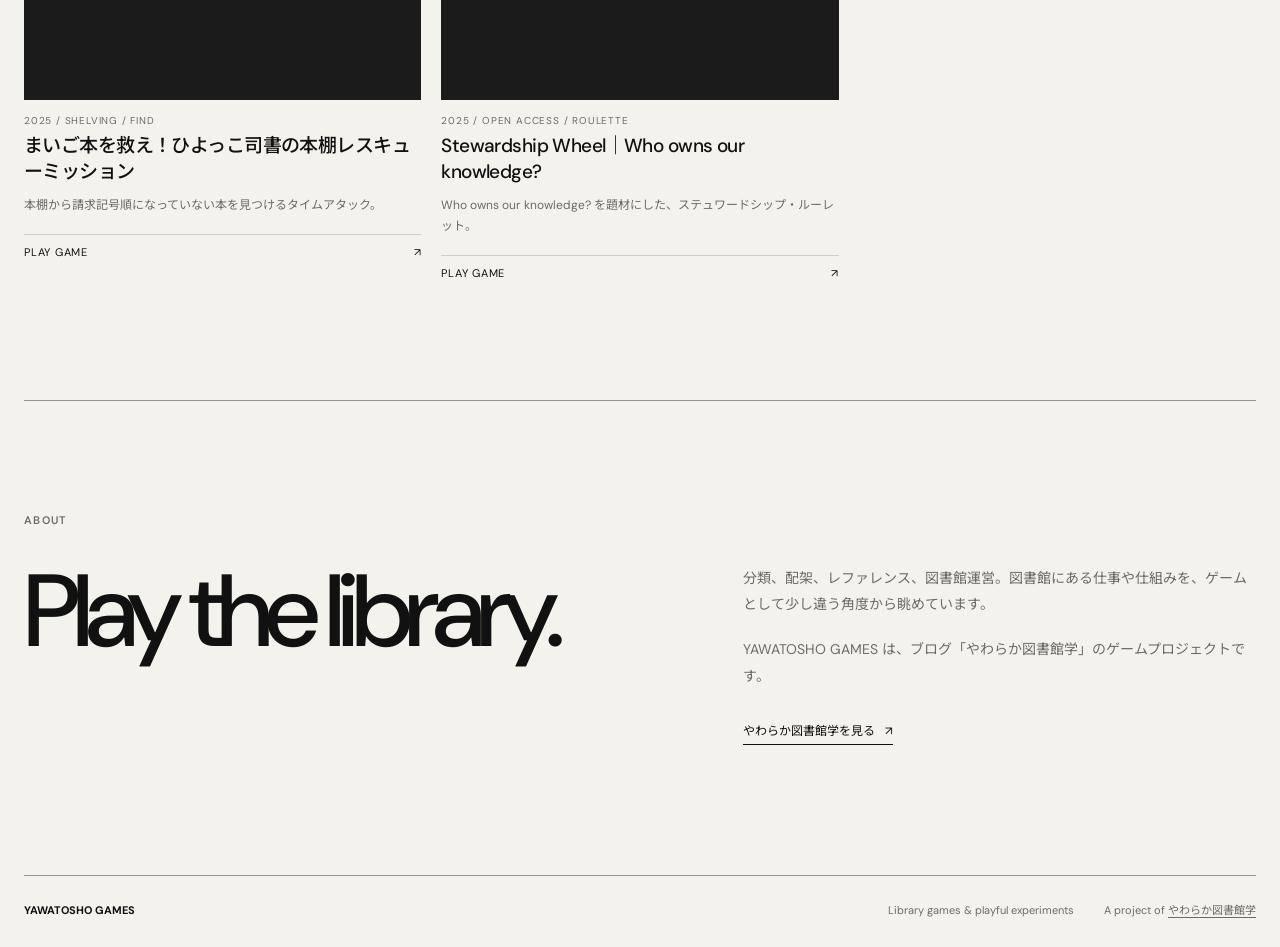
==== commit 7617c144: "Add news" ====
--- a/index.html
+++ b/index.html
@@ -10,14 +10,23 @@
   <meta property="og:site_name" content="YAWATOSHO GAMES">
   <meta property="og:title" content="YAWATOSHO GAMES">
   <meta property="og:description" content="Library games & playful experiments.">
-  <meta property="og:url" content="https://yawatosho.github.io/games/">
-  <meta property="og:image" content="https://yawatosho.github.io/games/assets/ogp.png">
+  <meta property="og:url" content="https://yawatosho.github.io/">
+  <meta property="og:image" content="https://yawatosho.github.io/assets/ogp.png">
   <meta name="twitter:card" content="summary_large_image">
   <meta name="twitter:title" content="YAWATOSHO GAMES">
   <meta name="twitter:description" content="Library games & playful experiments.">
-  <meta name="twitter:image" content="https://yawatosho.github.io/games/assets/ogp.png">
+  <meta name="twitter:image" content="https://yawatosho.github.io/assets/ogp.png">
   <title>YAWATOSHO GAMES — Library games & playful experiments</title>
 
+  <!-- Favicon -->
+<link rel="icon" href="/favicon.ico" sizes="any">
+<link rel="icon" type="image/png" sizes="32x32" href="/favicon-32x32.png">
+<link rel="icon" type="image/png" sizes="16x16" href="/favicon-16x16.png">
+<link rel="apple-touch-icon" sizes="180x180" href="/apple-touch-icon.png">
+<link rel="manifest" href="/site.webmanifest">
+<meta name="theme-color" content="#f4f2ec">
+
+<link rel="canonical" href="https://yawatosho.github.io/">
   <link rel="preconnect" href="https://fonts.googleapis.com">
   <link rel="preconnect" href="https://fonts.gstatic.com" crossorigin>
   <link href="https://fonts.googleapis.com/css2?family=DM+Sans:wght@400;500;600;700&family=Noto+Sans+JP:wght@400;500;600;700&display=swap" rel="stylesheet">
@@ -40,6 +49,7 @@
     </a>
     <nav class="site-nav" aria-label="メインナビゲーション">
       <a href="#games">Games</a>
+      <a href="#news">News</a>
       <a href="#about">About</a>
       <a href="https://yawatosho.hateblo.jp/" target="_blank" rel="noopener">Blog ↗</a>
     </nav>
@@ -62,6 +72,19 @@
         <h2 id="featured-title">New releases</h2>
       </div>
       <div class="featured-grid" id="featuredGrid"></div>
+    </section>
+
+    <section class="news-section" id="news" aria-labelledby="news-title">
+      <div class="section-heading news-heading">
+        <div>
+          <p class="eyebrow">Updates</p>
+          <h2 id="news-title">News</h2>
+        </div>
+        <a class="news-archive-link" id="newsArchiveLink" href="./news.html" hidden>
+          View all news <span aria-hidden="true">↗</span>
+        </a>
+      </div>
+      <div class="news-grid" id="newsList" data-limit="3"></div>
     </section>
 
     <section class="games-section" id="games" aria-labelledby="games-title">
@@ -134,6 +157,27 @@
     </article>
   </template>
 
+  <dialog class="news-modal" id="newsModal" aria-labelledby="newsModalTitle">
+    <div class="news-modal-shell">
+      <button class="news-modal-close" type="button" aria-label="お知らせの詳細を閉じる">
+        Close <span aria-hidden="true">×</span>
+      </button>
+      <div class="news-modal-layout">
+        <div class="news-modal-visual">
+          <img class="news-modal-image" alt="">
+        </div>
+        <div class="news-modal-content">
+          <p class="eyebrow">News</p>
+          <time class="news-modal-date"></time>
+          <h2 class="news-modal-title" id="newsModalTitle"></h2>
+          <p class="news-modal-detail"></p>
+        </div>
+      </div>
+    </div>
+  </dialog>
+
+  <script src="./news-data.js" defer></script>
+  <script src="./news.js" defer></script>
   <script src="./script.js" defer></script>
 </body>
 </html>
--- a/styles.css
+++ b/styles.css
@@ -144,6 +144,7 @@
 .text-button:hover span { transform: translate(3px, -3px); }
 
 .featured-section,
+.news-section,
 .games-section,
 .about-section,
 .site-footer {
@@ -253,6 +254,191 @@
 .play-arrow { font-size: 24px; transition: transform .2s ease; }
 .featured-link:hover .play-arrow { transform: translate(4px, -4px); }
 
+.news-section {
+  padding: 96px 0 110px;
+  border-top: 1px solid var(--line-strong);
+}
+.news-heading {
+  display: flex;
+  align-items: end;
+  justify-content: space-between;
+  gap: 32px;
+}
+.news-archive-link {
+  flex: none;
+  padding-bottom: 6px;
+  border-bottom: 1px solid var(--ink);
+  font-size: 12px;
+  text-decoration: none;
+}
+.news-archive-link span {
+  display: inline-block;
+  margin-left: 8px;
+  transition: transform .2s ease;
+}
+.news-archive-link:hover span { transform: translate(3px, -3px); }
+
+.news-grid {
+  display: grid;
+  grid-template-columns: repeat(3, minmax(0, 1fr));
+  gap: 20px;
+}
+.news-card { min-width: 0; }
+.news-card-button {
+  display: block;
+  width: 100%;
+  border: 0;
+  padding: 0;
+  background: transparent;
+  color: inherit;
+  font: inherit;
+  text-align: left;
+  cursor: pointer;
+}
+.news-thumbnail {
+  position: relative;
+  overflow: hidden;
+  aspect-ratio: 1200 / 630;
+  background: #dedbd3;
+}
+.news-thumbnail::after {
+  content: "";
+  position: absolute;
+  inset: 0;
+  border: 1px solid rgba(17, 17, 17, .08);
+  pointer-events: none;
+}
+.news-thumbnail img {
+  width: 100%;
+  height: 100%;
+  object-fit: cover;
+  transition: transform .55s cubic-bezier(.2,.65,.3,1), filter .3s ease;
+}
+.news-thumbnail.is-fallback img { display: none; }
+.news-card-button:hover .news-thumbnail img { transform: scale(1.025); }
+.news-card-content { padding-top: 14px; }
+.news-date {
+  display: block;
+  margin-bottom: 8px;
+  color: var(--muted);
+  font-size: 10px;
+  letter-spacing: .08em;
+}
+.news-title {
+  margin: 0;
+  min-height: 2.8em;
+  font-size: 18px;
+  font-weight: 500;
+  line-height: 1.4;
+  letter-spacing: -.025em;
+}
+.news-card-action {
+  display: flex;
+  justify-content: space-between;
+  margin-top: 18px;
+  padding-top: 10px;
+  border-top: 1px solid var(--line);
+  font-size: 10px;
+  letter-spacing: .07em;
+  text-transform: uppercase;
+}
+.news-card-action span:last-child { transition: transform .2s ease; }
+.news-card-button:hover .news-card-action span:last-child { transform: translate(3px, -3px); }
+
+.news-modal {
+  width: min(calc(100% - 40px), 1040px);
+  max-width: none;
+  max-height: min(88vh, 820px);
+  border: 0;
+  padding: 0;
+  background: var(--paper);
+  color: var(--ink);
+  box-shadow: 0 28px 90px rgba(17, 17, 17, .28);
+}
+.news-modal::backdrop {
+  background: rgba(17, 17, 17, .62);
+  backdrop-filter: blur(3px);
+}
+.news-modal-shell { position: relative; }
+.news-modal-close {
+  position: absolute;
+  right: 20px;
+  top: 18px;
+  z-index: 1;
+  border: 0;
+  padding: 7px 0;
+  background: transparent;
+  color: var(--ink);
+  font: inherit;
+  font-size: 10px;
+  letter-spacing: .08em;
+  text-transform: uppercase;
+  cursor: pointer;
+}
+.news-modal-close span { margin-left: 6px; font-size: 17px; vertical-align: -1px; }
+.news-modal-layout {
+  display: grid;
+  grid-template-columns: minmax(0, 1.15fr) minmax(300px, .85fr);
+  min-height: 510px;
+}
+.news-modal-visual { background: #dedbd3; }
+.news-modal-image {
+  width: 100%;
+  height: 100%;
+  object-fit: cover;
+}
+.news-modal-visual.is-fallback .news-modal-image { display: none; }
+.news-modal-content {
+  align-self: center;
+  padding: 74px clamp(32px, 4.5vw, 68px) 58px;
+}
+.news-modal-date {
+  display: block;
+  margin-top: 28px;
+  color: var(--muted);
+  font-size: 11px;
+  letter-spacing: .08em;
+}
+.news-modal-title {
+  margin: 12px 0 28px;
+  font-size: clamp(25px, 3vw, 40px);
+  font-weight: 500;
+  line-height: 1.24;
+  letter-spacing: -.045em;
+}
+.news-modal-detail {
+  margin: 0;
+  color: var(--muted);
+  font-size: 14px;
+  line-height: 1.95;
+}
+body.is-modal-open { overflow: hidden; }
+
+.news-page-main,
+.news-page-footer {
+  width: min(calc(100% - 48px), var(--max));
+  margin: 0 auto;
+}
+.news-page-hero {
+  padding: clamp(80px, 12vw, 160px) 0 58px;
+  border-bottom: 1px solid var(--line-strong);
+}
+.news-page-hero h1 {
+  margin: 14px 0 0;
+  font-size: clamp(64px, 12vw, 170px);
+  font-weight: 500;
+  line-height: .85;
+  letter-spacing: -.07em;
+}
+.news-page-intro {
+  margin: 34px 0 0;
+  color: var(--muted);
+  font-size: 14px;
+  line-height: 1.8;
+}
+.news-archive-section { padding: 76px 0 120px; }
+.news-archive-section .news-grid { row-gap: 72px; }
+
 .games-section {
   padding: 96px 0 120px;
   border-top: 1px solid var(--line-strong);
@@ -386,6 +572,11 @@
   .featured-card:nth-child(2),
   .featured-card:nth-child(3) { grid-column: span 12; padding-top: 0; margin-top: 32px; }
   .featured-card:first-child { margin-top: 0; }
+  .news-grid { grid-template-columns: repeat(2, minmax(0, 1fr)); }
+  .news-modal { overflow-y: auto; }
+  .news-modal-layout { grid-template-columns: 1fr; }
+  .news-modal-visual { aspect-ratio: 1200 / 630; }
+  .news-modal-content { align-self: auto; padding-top: 48px; }
   .games-grid { grid-template-columns: repeat(2, minmax(0, 1fr)); }
   .games-heading { align-items: flex-start; flex-direction: column; }
   .filters { justify-content: flex-start; }
@@ -397,9 +588,12 @@
   .site-header,
   .hero,
   .featured-section,
+  .news-section,
   .games-section,
   .about-section,
-  .site-footer { width: min(calc(100% - 28px), var(--max)); }
+  .site-footer,
+  .news-page-main,
+  .news-page-footer { width: min(calc(100% - 28px), var(--max)); }
   .site-header { padding-top: 18px; }
   .site-nav { gap: 14px; }
   .site-nav a { font-size: 11px; }
@@ -409,6 +603,22 @@
   .hero-bottom { grid-template-columns: 1fr; align-items: start; }
   .text-button { justify-self: start; }
   .featured-section { padding: 72px 0 88px; }
+  .news-section { padding: 70px 0 82px; }
+  .news-heading { align-items: flex-start; }
+  .news-grid { grid-template-columns: 1fr; row-gap: 48px; }
+  .news-title { min-height: 0; font-size: 19px; }
+  .news-modal { width: calc(100% - 20px); max-height: calc(100vh - 20px); }
+  .news-modal-close {
+    right: 14px;
+    top: 12px;
+    padding: 5px 8px;
+    background: rgba(251, 250, 246, .9);
+  }
+  .news-modal-content { padding: 40px 22px 38px; }
+  .news-modal-date { margin-top: 22px; }
+  .news-modal-title { margin-bottom: 22px; }
+  .news-page-hero { padding-top: 76px; }
+  .news-archive-section { padding: 56px 0 88px; }
   .games-section { padding: 72px 0 92px; }
   .games-grid { grid-template-columns: 1fr; row-gap: 54px; }
   .game-title { font-size: 20px; }
